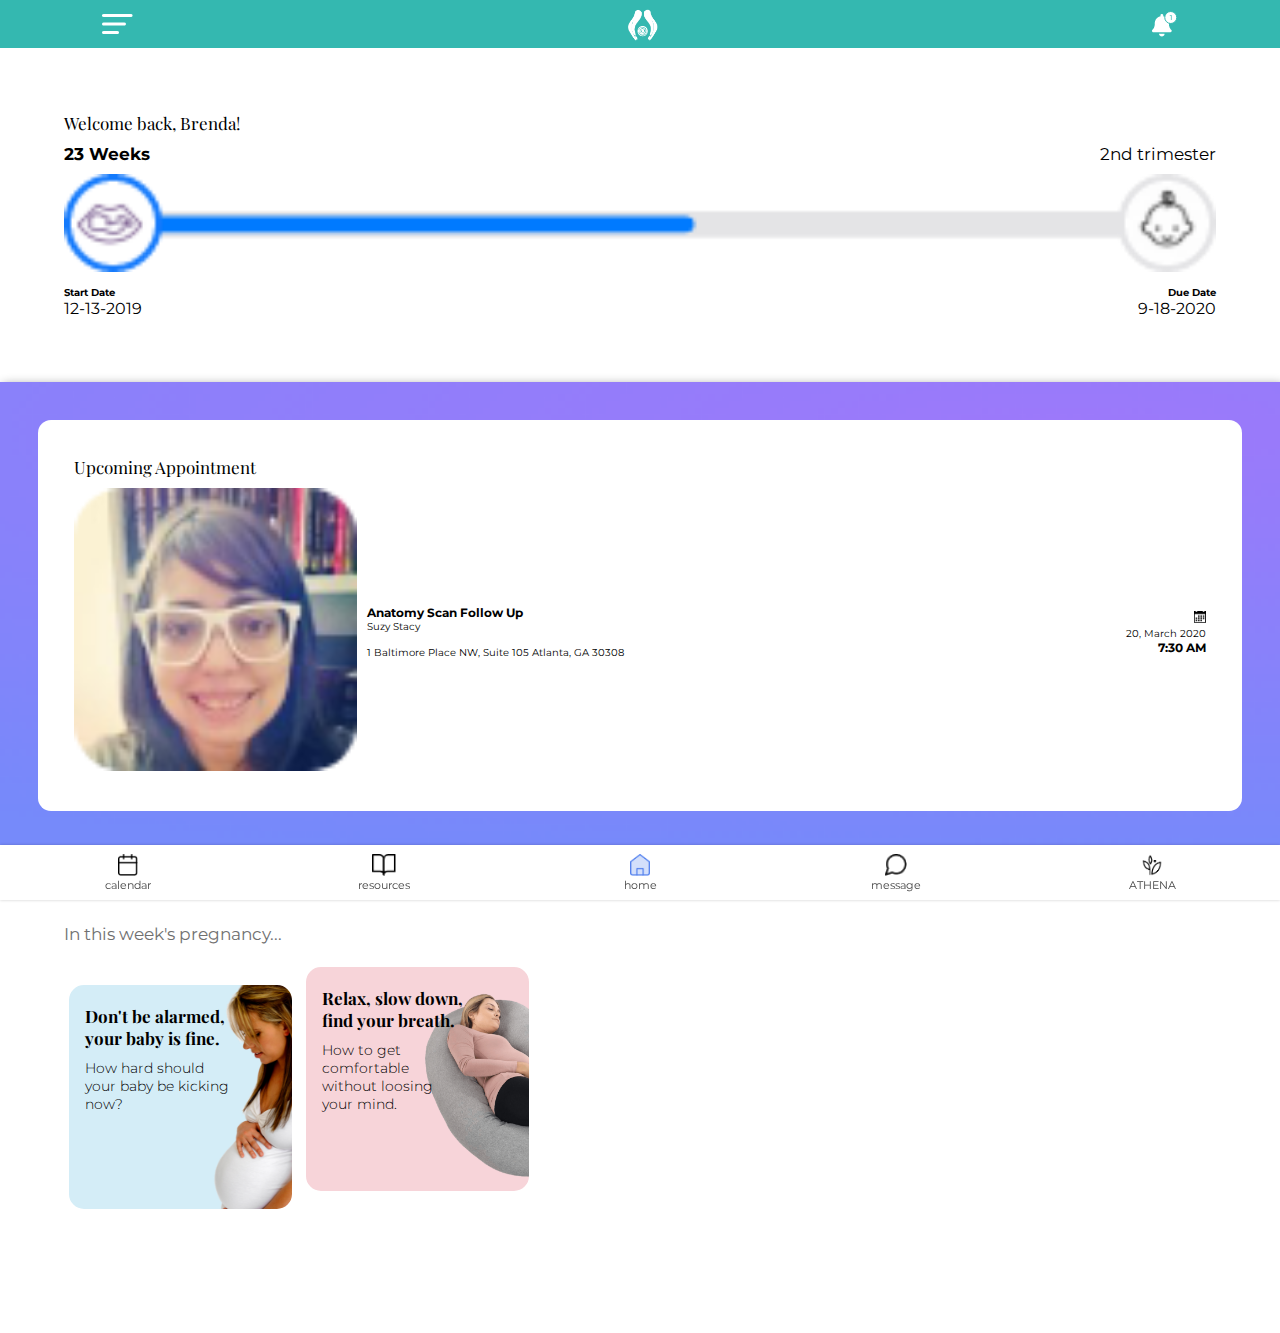
==== index.html @ 4578bfc7 "Home Page" ====
<!DOCTYPE html>
<html lang="en">
<head>
    <meta charset="UTF-8">
    <meta name="viewport" content="width=device-width, initial-scale=1.0">
    <link href="https://fonts.googleapis.com/css2?family=Montserrat:ital,wght@0,100;0,200;0,300;0,400;0,500;0,600;0,700;0,800;0,900;1,100;1,200;1,300;1,400;1,500;1,600;1,700;1,800;1,900&family=Playfair+Display:ital,wght@0,400;0,500;0,600;0,700;0,800;0,900;1,400;1,500;1,600;1,700;1,800;1,900&display=swap" rel="stylesheet">
    <link rel="stylesheet" href="css/style.css">
    <link href="https://fonts.googleapis.com/icon?family=Material+Icons" rel="stylesheet">
    <title>Atlanta Birth Center</title>
</head>
<body>
    <!-- <div id="splash">
        <img class="logo" src="images/logo.png" alt="" />
    </div> -->
    <div class="content">
        <header class="app-header">
            <img class="hamburger-menu" src="images/hamburger-menu.png" alt="Menu">
            <img class="logo" src="images/square-logo.png" alt="Atlanta Birth Center">
            <img class="notifications-icon" src="images/notifications-icon.png" alt="Notifications">
        </header>

        <div class="welcome">
            <h1>Welcome back, Brenda!</h1>
            <div class="progress-details">
                <h2>23 Weeks</h2>
                <p class="trimester">2nd trimester</p>
            </div>
            <img src="images/progress-bar.png">
            <div class="start-due-dates">
                <div class="start-date">
                    <p class="date-label">Start Date</p>
                    <p class="date">12-13-2019</p>
                </div>
                <div class="due-date">
                    <p class="date-label">Due Date</p>
                    <p class="date">9-18-2020</p>
                </div>
            </div>
        </div>

        <div class="appointment">
            <div class="appointment-card">
                <h1>Upcoming Appointment</h1>
                <div class="appointment-card-content">
                    <div class="card-image">
                        <img class="doctor-image" src="images/doctor.png">
                    </div>
                    <div class="card-content-left">
                        <h3>Anatomy Scan Follow Up</h3>
                        <p>Suzy Stacy</p>
                        <p><br>1 Baltimore Place NW, Suite 105 Atlanta, GA 30308</p>
                    </div>
                    <div class="card-content-right">
                        <img class="calendar-icon" src="images/calendar-icon-1.png">
                        <p>20, March 2020</p>
                        <h3>7:30 AM</h3>
                    </div>
                </div>
            </div>
        </div>

        <div class="this-week">
            <h2>In this week's pregnancy...</h2>
            <div class="this-week-cards">
                <div class="article-card card-1">
                    <div class="card-content">
                        <h1>Don't be alarmed, your baby is fine.</h1>
                        <p>How hard should your baby be kicking now?</p>
                    </div>
                </div>
                <div class="article-card card-2">
                    <div class="card-content">
                        <h1>Relax, slow down, find your breath.</h1>
                        <p>How to get comfortable without loosing your mind.</p>
                    </div>
                </div>
            </div>
        </div>
        
        
        

        
    </div>


    <footer>
        <nav class="bottom-nav">
            <a href="#" class="nav__link">
                  <img src="images/calendar.png">
              <span class="nav__text">calendar</span>
            </a>
            <a href="#" class="nav__link">
                <img src="images/resource.png">
              <span class="nav__text">resources</span>
            </a>
            <a href="#" class="nav__link nav__link--active">
                <img src="images/home-active.png">
              <span class="nav__text">home</span>
            </a>
            <a href="#" class="nav__link">
                <img src="images/message.png">
              <span class="nav__text">message</span>
            </a>
            <a href="#" class="nav__link">
                <img src="images/athena.png">
              <span class="nav__text">ATHENA</span>
            </a>
          </nav>
    </footer>

    <script src="js/index.js"></script>
</body>
</html>
---- css/style.css ----
:root {
	--primary-color: #34B8B0;
	--secondary-color: #000000;
}

html,
body {
	/* https://css-tricks.com/couple-takes-sticky-footer/ */
	height: 100%;
}

* {
	box-sizing: border-box;
	margin: 0;
	padding: 0;
}

body {
	font-family: 'Montserrat', sans-serif;
	display: flex;
	flex-direction: column;
}

/* For sticky footer - grow to fill the space */
.content {
	flex: 1 0 auto;
}

.container {
	width: 90%;
	margin: 0 auto;
	overflow: none;
	padding: 10px;
}

.app-header {
    background: var(--primary-color);
    width: 100%;
    height: 48px;
    display: flex;
    align-items: center;
    white-space: nowrap;
    flex-wrap: nowrap;
    justify-content: space-between;
    padding: 0 8%;
    position: fixed;
  }


.app-header .profile-icon{
    height: 30px;
    width: auto;
    text-align: right;
}

.welcome {
	background: white;
	color: var(--secondary-color);
	box-shadow: 3px 3px 10px #888888;
	padding: 5%;
	width: 100%;
    margin: 48px auto 0px auto;
}

.welcome>* {
    margin-bottom: 10px;
}

h1 {
    font: normal 17px 'Playfair Display', serif;
    font-weight: normal;
}

h2 {
    font-weight: bold;
    font-size: 17px;
}

h3 {
    font-size: 12px;
}

.welcome .progress-details {
    display: flex;
	align-items: center;
    justify-content: space-between;
    width: 100%;
}

.welcome .trimester {
    text-align: right;
    font: 17px 'Montserrat', sans-serif;
}

.welcome img {
    width: 100%;
}

.start-due-dates {
    display: flex;
	align-items: center;
    justify-content: space-between;
    width: 100%;
    margin-bottom: 0;
}

.due-date {
    text-align: right;
}

.date-label {
    font-weight: bold;
    font-size: 10px;
}

.date {
    font: 18px;
}

.appointment {
    background-image: url("../images/appointment-bkgnd.png");
    background-size: cover;
	color: var(--secondary-color);
	box-shadow: 3px 3px 10px #888888;
	padding: 3%;
	width: 100%;
    margin: 0 auto;
}

.appointment-card {
    background: white;
    padding: 3%;
    border-radius: 13px;
}

.appointment-card-content {
    display: flex;
	align-items: center;
    justify-content: space-between;
    margin-top: 10px;
}

.appointment-card-content p {
    font-size: 10px;
}

.card-image {
    width: 25%;
}

.doctor-image {
    width: 100%;
}

.card-content-right {
    text-align: right;
}

.card-content-left{
    flex-grow: 2;
    padding: 10px;
}

.card-content-right .calendar-icon {
    width: 12px;
    height: 12px;
}

.this-week {
	color: var(--secondary-color);
	padding: 5%;
	width: 100%;
    margin: 0 auto;
    margin-bottom: 55px;
}

.this-week h2 {
    margin-top: 10px;
    margin-bottom: 18px;
    color: #707070;
    font-weight: normal;
}

.this-week-cards {
    overflow-x: scroll;
    overflow-y: hidden;
    white-space: nowrap;
}

.article-card {
    display: inline-block;
    border-radius: 20px;
    border: 5px solid white;
    height: 234px;
    width: 233px;
    padding-top: 20px;
    padding-left: 16px;
}

.article-card .card-content {
    width: 70%;
    white-space: normal;
}

.article-card h1 {
    font-weight: bold;
    margin-bottom: 10px;
}

.article-card p {
    font-weight: 300;
    font-size: 14px;
}

.article-card.card-1 {
    background-color: #D4EDF7;
    background-image: url("../images/card-1-image.png");
    box-shadow: 0 3 16px  #D4EDF7;
}

.article-card.card-2 {
    background-color: #F7D4D9;
    background-image: url("../images/card-2-image.png");
    box-shadow: 0 3 16px  #F7D4D9;
}

.bottom-nav {
    position: fixed;
    bottom: 0;
    width: 100%;
    height: 55px;
    box-shadow: 0 0 3px rgba(0, 0, 0, 0.2);
    background-color: #ffffff;
    display: flex;
    overflow-x: auto;
}

.nav__link {
    display: flex;
    flex-direction: column;
    align-items: center;
    justify-content: center;
    flex-grow: 1;
    min-width: 50px;
    overflow: hidden;
    white-space: nowrap;
    font-size: 13px;
    color: #444444;
    text-decoration: none;
    -webkit-tap-highlight-color: transparent;
    transition: background-color 0.1s ease-in-out;
    width: 20%;
}

.nav__link img{
    height: 22px;
    margin-bottom: 2px;
}

.nav__text {
    font-size: 11px;
}



/* Splash */
#splash {
	position: absolute;
	top: 0;
	left: 0;
	background: var(--primary-color);
	height: 100vh;
	width: 100%;
	z-index: 2;
	display: flex;
	flex-direction: column;
	align-items: center;
	justify-content: center;
	opacity: 1;
	transition: opacity 1s;
}

#splash img {
	width: 300px;
}

#splash.fade {
	opacity: 0;
}

/* Desktop */
@media (min-width: 768px) {
	.grid {
		grid-template-columns: repeat(3, 1fr);
	}

	.grid .item img {
		width: 60px;
	}
}
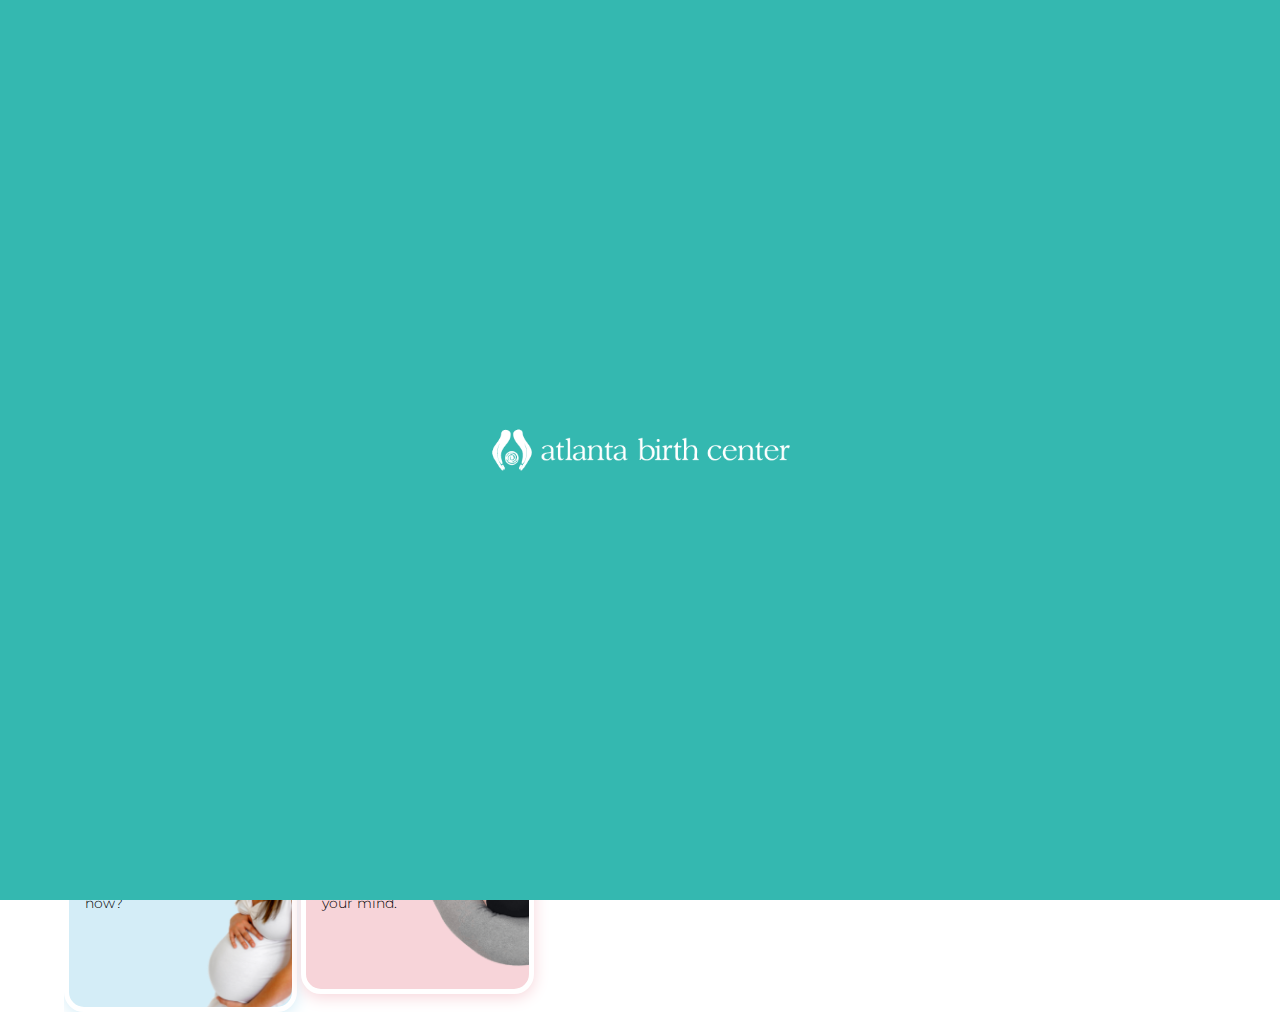
==== commit bf696a85: "Fixed iPhone X Gap" ====
--- a/index.html
+++ b/index.html
@@ -9,12 +9,12 @@
     <title>Atlanta Birth Center</title>
 </head>
 <body>
-    <!-- <div id="splash">
+    <div id="splash">
         <img class="logo" src="images/logo.png" alt="" />
-    </div> -->
+    </div>
     <div class="content">
         <header class="app-header">
-            <img class="hamburger-menu" src="images/hamburger-menu.png" alt="Menu">
+            <img class="settins" src="images/settings.png" alt="Menu">
             <img class="logo" src="images/square-logo.png" alt="Atlanta Birth Center">
             <img class="notifications-icon" src="images/notifications-icon.png" alt="Notifications">
         </header>
@@ -39,35 +39,40 @@
         </div>
 
         <div class="appointment">
-            <div class="appointment-card">
-                <h1>Upcoming Appointment</h1>
-                <div class="appointment-card-content">
-                    <div class="card-image">
-                        <img class="doctor-image" src="images/doctor.png">
+            <a href="appointment.html">
+                <div class="appointment-card">
+                    <h1>Upcoming Appointment</h1>
+                        <div class="appointment-card-content">
+                            <div class="card-image">
+                                <img src="images/upcoming-appointment.png">
+                            </div>
+                            <div class="card-content-left">
+                                <h3>Anatomy Scan Follow Up</h3>
+                                <p>Anjli Hinman</p>
+                                <p class="address"><br>1 Baltimore Place NW, Suite 105 Atlanta, GA 30308</p>
+                            </div>
+                            <div class="card-content-right">
+                                <img class="calendar-icon" src="images/calendar-icon-1.png">
+                                <p>20, March 2020</p>
+                                <h3>7:30 AM</h3>
+                            </div>
+                        </div>
                     </div>
-                    <div class="card-content-left">
-                        <h3>Anatomy Scan Follow Up</h3>
-                        <p>Suzy Stacy</p>
-                        <p><br>1 Baltimore Place NW, Suite 105 Atlanta, GA 30308</p>
-                    </div>
-                    <div class="card-content-right">
-                        <img class="calendar-icon" src="images/calendar-icon-1.png">
-                        <p>20, March 2020</p>
-                        <h3>7:30 AM</h3>
-                    </div>
-                </div>
+                </a>
             </div>
         </div>
 
         <div class="this-week">
             <h2>In this week's pregnancy...</h2>
             <div class="this-week-cards">
-                <div class="article-card card-1">
-                    <div class="card-content">
-                        <h1>Don't be alarmed, your baby is fine.</h1>
-                        <p>How hard should your baby be kicking now?</p>
+                <a href="article.html">
+                    <div class="article-card card-1">
+                        <div class="card-content">
+                            <h1>Don't be alarmed, your baby is fine.</h1>
+                            <p>How hard should your baby be kicking now?</p>
+                        </div>
                     </div>
-                </div>
+                </a>
                 <div class="article-card card-2">
                     <div class="card-content">
                         <h1>Relax, slow down, find your breath.</h1>
@@ -77,26 +82,21 @@
             </div>
         </div>
         
-        
-        
-
-        
     </div>
-
 
     <footer>
         <nav class="bottom-nav">
-            <a href="#" class="nav__link">
+            <a href="home.html" class="nav__link">
+                <img src="images/home-active.png">
+              <span class="nav__text">home</span>
+            </a>
+            <a href="appointment.html" class="nav__link">
                   <img src="images/calendar.png">
               <span class="nav__text">calendar</span>
             </a>
             <a href="#" class="nav__link">
                 <img src="images/resource.png">
               <span class="nav__text">resources</span>
-            </a>
-            <a href="#" class="nav__link nav__link--active">
-                <img src="images/home-active.png">
-              <span class="nav__text">home</span>
             </a>
             <a href="#" class="nav__link">
                 <img src="images/message.png">
--- a/css/style.css
+++ b/css/style.css
@@ -22,15 +22,15 @@
 }
 
 /* For sticky footer - grow to fill the space */
-.content {
+/* .content {
 	flex: 1 0 auto;
-}
+} */
 
 .container {
 	width: 90%;
 	margin: 0 auto;
 	overflow: none;
-	padding: 10px;
+	padding: 11px;
 }
 
 .app-header {
@@ -56,14 +56,13 @@
 .welcome {
 	background: white;
 	color: var(--secondary-color);
-	box-shadow: 3px 3px 10px #888888;
 	padding: 5%;
 	width: 100%;
     margin: 48px auto 0px auto;
 }
 
 .welcome>* {
-    margin-bottom: 10px;
+    margin-bottom: 11px;
 }
 
 h1 {
@@ -110,7 +109,7 @@
 
 .date-label {
     font-weight: bold;
-    font-size: 10px;
+    font-size: 11px;
 }
 
 .date {
@@ -121,10 +120,14 @@
     background-image: url("../images/appointment-bkgnd.png");
     background-size: cover;
 	color: var(--secondary-color);
-	box-shadow: 3px 3px 10px #888888;
 	padding: 3%;
 	width: 100%;
     margin: 0 auto;
+}
+
+.appointment a {
+    text-decoration: none;
+    color: var(--secondary-color);
 }
 
 .appointment-card {
@@ -137,19 +140,23 @@
     display: flex;
 	align-items: center;
     justify-content: space-between;
-    margin-top: 10px;
+    margin-top: 11px;
 }
 
 .appointment-card-content p {
-    font-size: 10px;
+    font-size: 11px;
+}
+
+.address {
+    font-weight: 300;
 }
 
 .card-image {
     width: 25%;
 }
 
-.doctor-image {
-    width: 100%;
+.card-image img {
+    height: 100%;
 }
 
 .card-content-right {
@@ -158,7 +165,8 @@
 
 .card-content-left{
     flex-grow: 2;
-    padding: 10px;
+    padding-left: 11px;
+    padding-right: 11px;
 }
 
 .card-content-right .calendar-icon {
@@ -168,14 +176,15 @@
 
 .this-week {
 	color: var(--secondary-color);
-	padding: 5%;
+    padding-top: 5%;
+    padding-left: 5%;
 	width: 100%;
     margin: 0 auto;
-    margin-bottom: 55px;
+    margin-bottom: 70px;
 }
 
 .this-week h2 {
-    margin-top: 10px;
+    margin-top: 11px;
     margin-bottom: 18px;
     color: #707070;
     font-weight: normal;
@@ -185,6 +194,11 @@
     overflow-x: scroll;
     overflow-y: hidden;
     white-space: nowrap;
+}
+
+.this-week-cards a {
+    text-decoration: none;
+    color: var(--secondary-color);
 }
 
 .article-card {
@@ -204,7 +218,7 @@
 
 .article-card h1 {
     font-weight: bold;
-    margin-bottom: 10px;
+    margin-bottom: 11px;
 }
 
 .article-card p {
@@ -215,13 +229,93 @@
 .article-card.card-1 {
     background-color: #D4EDF7;
     background-image: url("../images/card-1-image.png");
-    box-shadow: 0 3 16px  #D4EDF7;
+    background-size: cover;
+    box-shadow: 0px 3px 16px #D4EDF7;
 }
 
 .article-card.card-2 {
     background-color: #F7D4D9;
     background-image: url("../images/card-2-image.png");
-    box-shadow: 0 3 16px  #F7D4D9;
+    background-size: cover;
+    box-shadow: 0px 3px 16px #F7D4D9;
+}
+
+.appointment-info {
+    margin-top: 48px;
+    text-align: center;
+    padding-top: 40px;
+    padding-bottom: 20px;
+    background-color: #F5F6F7;
+    position: fixed;
+    width: 100%;
+}
+
+.appointment-buttons-pic {
+    display: flex;
+	align-items: center;
+    justify-content: center;
+    margin-bottom: 15px;
+}
+
+.appointment-buttons-pic img {
+    margin: 0 11px;
+}
+
+.appointment-details>* {
+    margin-bottom: 5px;
+}
+
+.appointment-details .name {
+    font-size: 11px;
+    font-weight: normal;
+}
+
+.appointment-details .date {
+    font-size: 13px;
+    font-weight: normal;
+}
+.appointment-details .time {
+    font-size: 13px;
+    font-weight: bold;
+}
+
+.appointment-info button {
+    background-color: white;
+    border: none;
+    color: var(--secondary-color);
+    padding: 15px 32px;
+    text-align: center;
+    text-decoration: none;
+    display: inline-block;
+    font-size: 13px;
+    margin-top: 4px;
+    cursor: pointer;
+    font-family: 'Montserrat', sans-serif;
+    border-radius: 50px;
+    box-shadow: 0px 3px 6px rgb(0,0,0,0.03);
+  }
+
+.appointment-list {
+    background-size: cover;
+	color: var(--secondary-color);
+	padding: 3%;
+	width: 100%;
+    margin: 0 auto;
+    margin-bottom: 55px;
+    margin-top: 370px;
+}
+
+.appointment-list .appointment-card {
+    border: 1px solid #F5F6F7;
+    margin: 10px 0;
+}
+
+.appointment-list .appointment-card-content {
+    margin-top: 0;
+}
+
+.appointment-list .address {
+    color: rgb(18, 49, 80, 0.75);
 }
 
 .bottom-nav {
@@ -229,7 +323,7 @@
     bottom: 0;
     width: 100%;
     height: 55px;
-    box-shadow: 0 0 3px rgba(0, 0, 0, 0.2);
+    box-shadow: 0px -5px 6px rgba(0, 0, 0, 0.03);
     background-color: #ffffff;
     display: flex;
     overflow-x: auto;
@@ -261,7 +355,55 @@
     font-size: 11px;
 }
 
-
+.article-header {
+    margin-top: 48px;
+    background-image: url("../images/article-header.png");
+    background-size: cover;
+    height: 223px;
+}
+
+.article-header .back-arrow {
+    position: relative;
+    top: 0px;
+    left: 0px;
+    padding: 20px;
+}
+
+.article-content {
+    padding: 5% 8%;
+}
+
+.article-content h2 {
+    font-weight: normal;
+}
+
+.article-content .date {
+    margin-top: 2px;
+    font-size: 12px;
+    font-weight: 300;
+}
+
+.article-content .content {
+    margin-top: 15px;
+    font-size: 12px;
+    font-weight: 300;
+}
+
+.related-articles {
+    padding: 0 8%;
+    margin-bottom: 70px;
+}
+
+.related-articles .grid {
+    margin-top: 15px;
+    display: grid;
+    grid-column-gap: 10px;
+    grid-template-columns: auto auto auto auto;
+}
+
+.related-articles .grid-item {
+    border-radius: 10px;
+}
 
 /* Splash */
 #splash {
@@ -288,13 +430,7 @@
 	opacity: 0;
 }
 
-/* Desktop */
-@media (min-width: 768px) {
-	.grid {
-		grid-template-columns: repeat(3, 1fr);
-	}
-
-	.grid .item img {
-		width: 60px;
-	}
-}
+#splash.gone {
+    width: 0;
+    height: 0;
+}